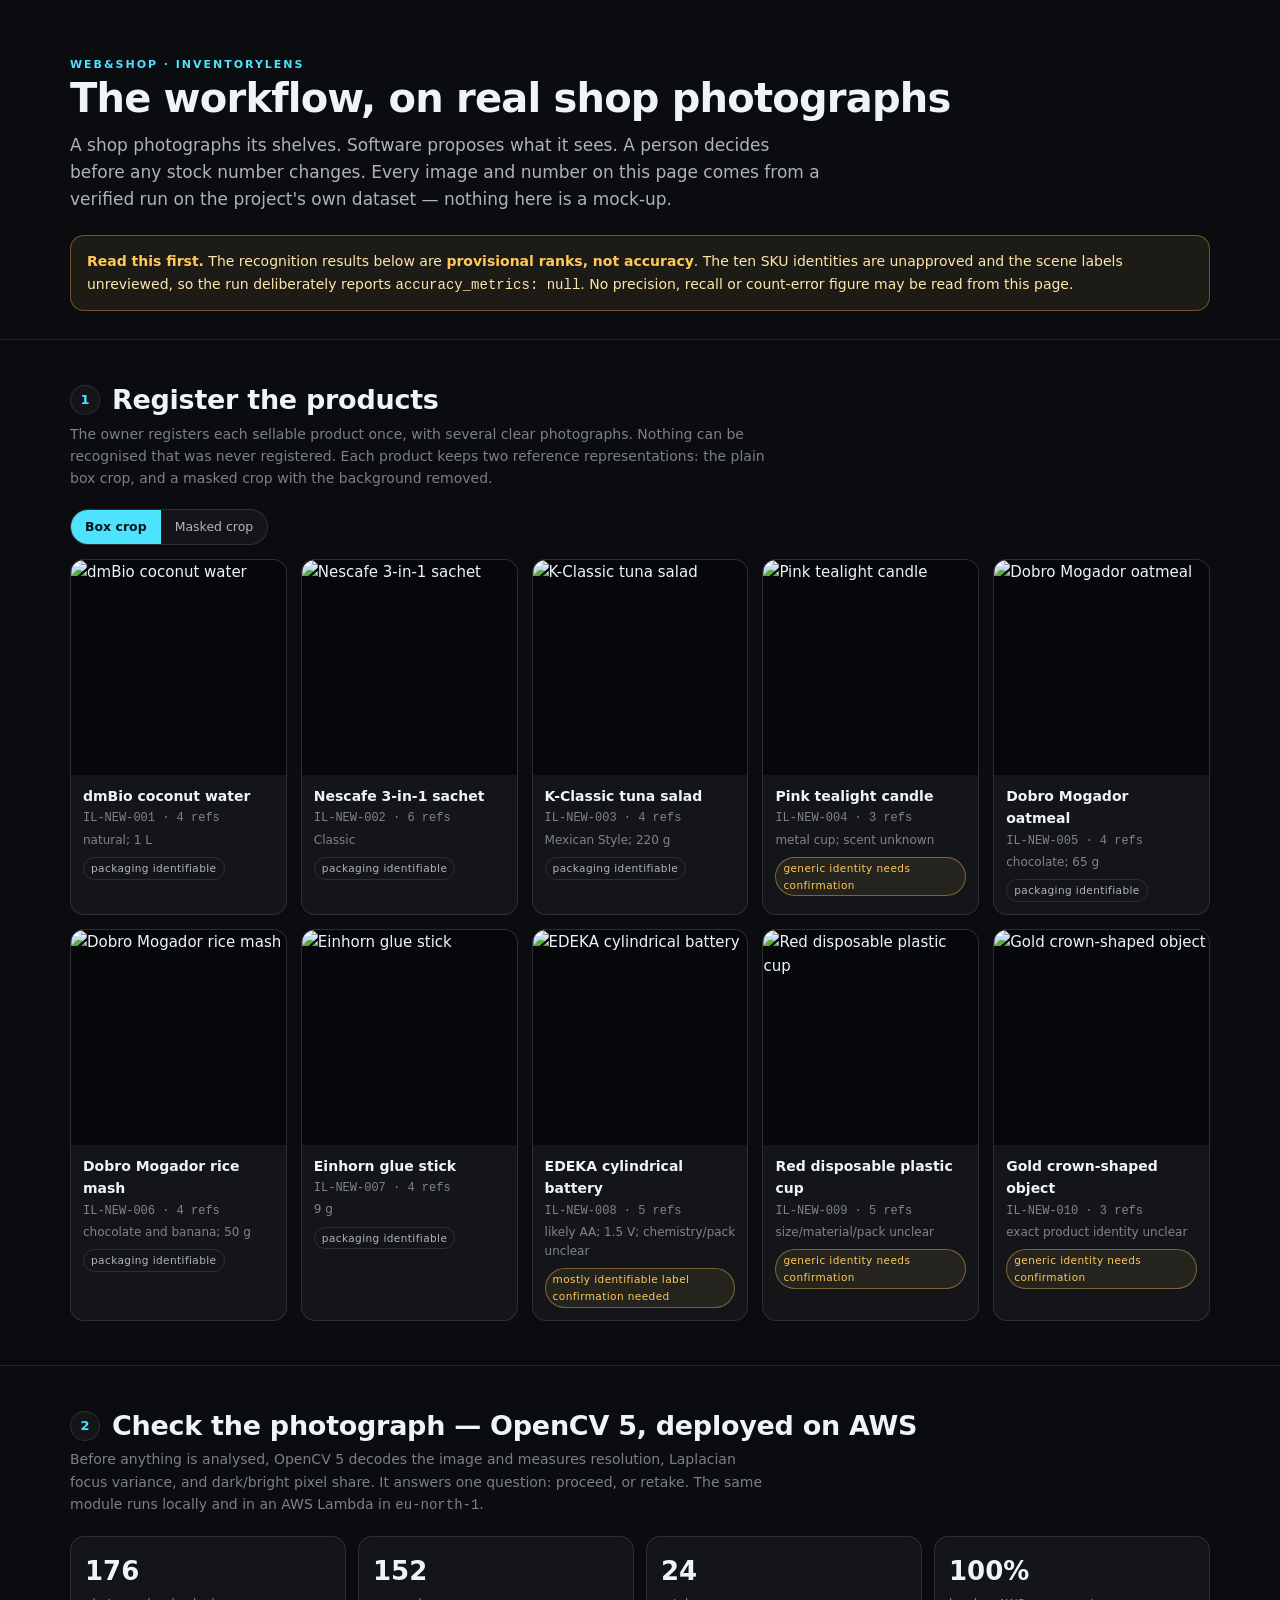
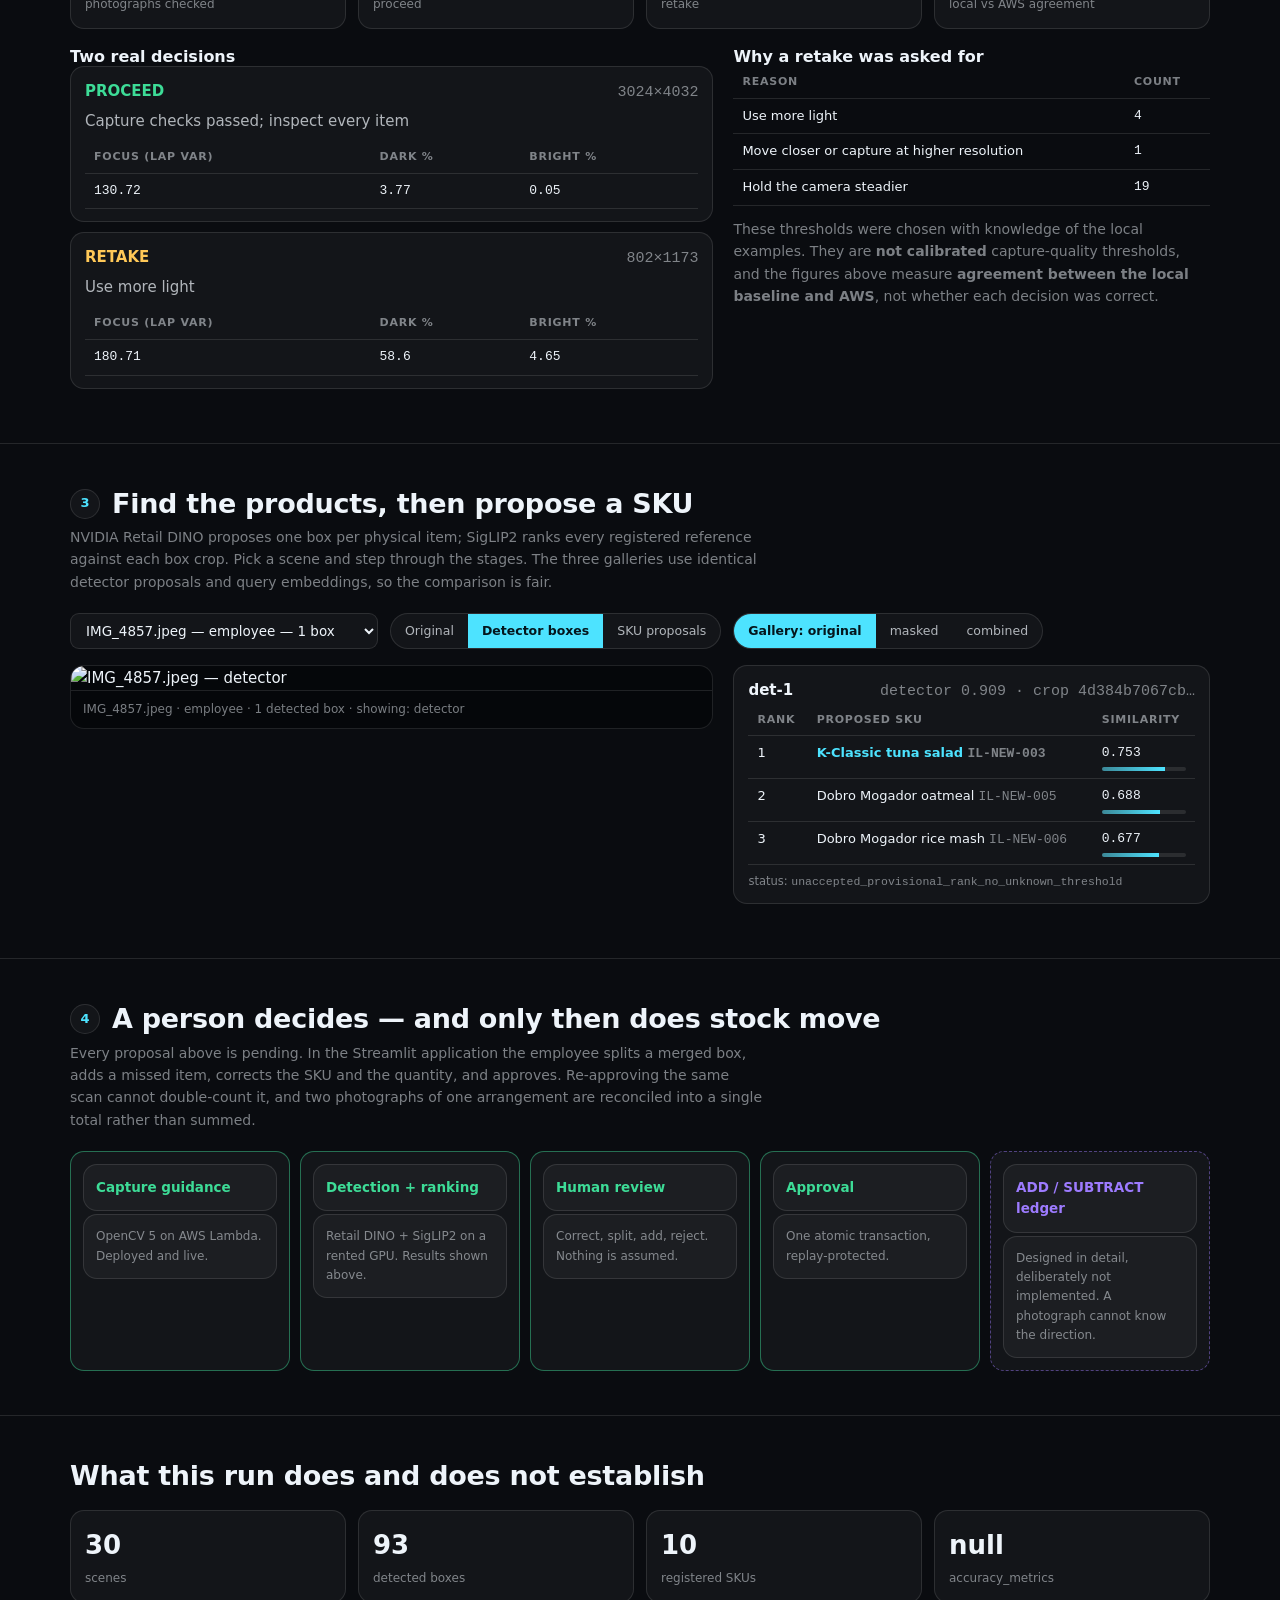
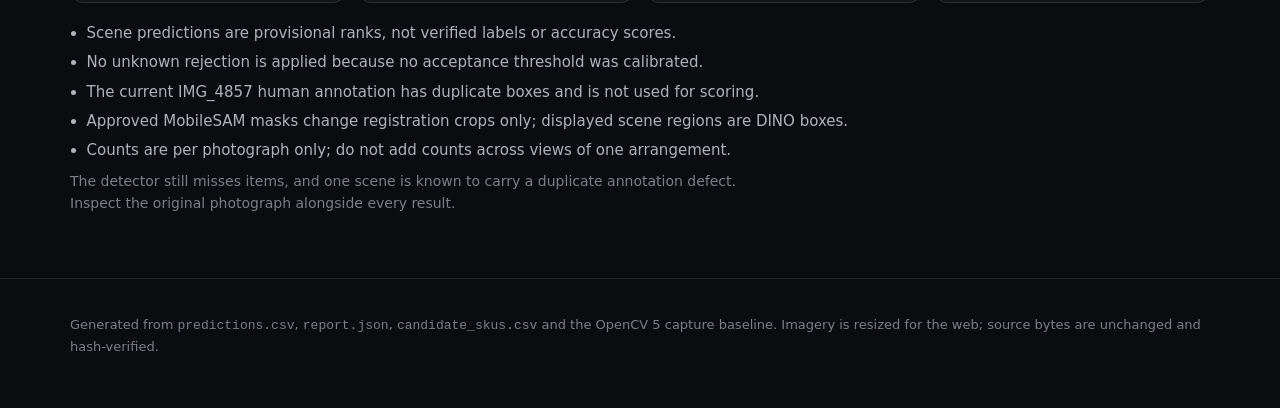
==== docs/demo/index.html @ 6e751926 "Correct the stale "run never happened" claims and add a visual walkthrough The 30-scene DINO/SigLIP2" ====
<!DOCTYPE html>
<html lang="en">
<head>
<meta charset="utf-8">
<meta name="viewport" content="width=device-width, initial-scale=1">
<title>Web&amp;Shop · InventoryLens — the workflow on real shop photographs</title>
<style>
  :root{
    --bg:#0a0c10; --panel:rgba(255,255,255,.04); --line:rgba(255,255,255,.11);
    --fg:#eef4fa; --dim:rgba(238,244,250,.72); --faint:rgba(238,244,250,.5);
    --accent:#4de3ff; --ok:#3ddc97; --warn:#ffc857; --plan:#9d7bff;
    --r:14px;
  }
  *{box-sizing:border-box}
  html{scroll-behavior:smooth}
  body{margin:0;background:var(--bg);color:var(--fg);
    font:15px/1.6 ui-sans-serif,system-ui,"Segoe UI",Roboto,Helvetica,Arial,sans-serif;
    -webkit-font-smoothing:antialiased}
  .wrap{max-width:1180px;margin:0 auto;padding:0 20px}
  h1,h2,h3{line-height:1.2;margin:0}
  h1{font-size:clamp(26px,4vw,40px);letter-spacing:-.02em}
  h2{font-size:clamp(20px,2.6vw,27px);letter-spacing:-.01em}
  h3{font-size:16px}
  p{margin:.6em 0}
  a{color:var(--accent)}
  .mono{font-family:ui-monospace,"Cascadia Mono",Consolas,monospace;font-variant-numeric:tabular-nums}

  header.hero{padding:56px 0 28px;border-bottom:1px solid var(--line)}
  .kicker{font-size:11px;letter-spacing:.18em;text-transform:uppercase;color:var(--accent);font-weight:600}
  .lede{color:var(--dim);max-width:70ch;font-size:17px}

  .banner{margin:22px 0 0;padding:14px 16px;border:1px solid rgba(255,200,87,.35);
    background:rgba(255,200,87,.08);border-radius:var(--r);color:#ffe6ad;font-size:14px}
  .banner b{color:var(--warn)}

  section{padding:44px 0;border-bottom:1px solid var(--line)}
  .step{display:flex;align-items:center;gap:12px;margin-bottom:6px}
  .num{width:30px;height:30px;flex:0 0 30px;border-radius:50%;display:grid;place-items:center;
    border:1px solid var(--line);background:var(--panel);font-size:13px;font-weight:700;color:var(--accent)}
  .sub{color:var(--faint);font-size:14px;margin:.3em 0 1.4em;max-width:78ch}

  .grid{display:grid;gap:14px}
  .skus{grid-template-columns:repeat(auto-fill,minmax(186px,1fr))}
  .card{background:var(--panel);border:1px solid var(--line);border-radius:var(--r);overflow:hidden}
  .card img{width:100%;display:block;aspect-ratio:1;object-fit:cover;background:#05070a}
  .card .body{padding:10px 12px 12px}
  .card .nm{font-weight:650;font-size:14px}
  .card .meta{color:var(--faint);font-size:12px;margin-top:2px}
  .pill{display:inline-block;font-size:10.5px;letter-spacing:.04em;padding:2px 7px;border-radius:999px;
    border:1px solid var(--line);color:var(--dim);margin-top:7px}
  .pill.warn{color:var(--warn);border-color:rgba(255,200,87,.4);background:rgba(255,200,87,.08)}

  .toggle{display:inline-flex;border:1px solid var(--line);border-radius:999px;overflow:hidden;background:var(--panel)}
  .toggle button{appearance:none;background:none;border:0;color:var(--dim);padding:7px 14px;
    font:inherit;font-size:12.5px;cursor:pointer}
  .toggle button.on{background:var(--accent);color:#04161c;font-weight:650}
  .toggle button:focus-visible{outline:2px solid var(--accent);outline-offset:-2px}

  .stats{display:grid;grid-template-columns:repeat(auto-fit,minmax(150px,1fr));gap:12px;margin:18px 0}
  .stat{background:var(--panel);border:1px solid var(--line);border-radius:var(--r);padding:14px}
  .stat .v{font-size:26px;font-weight:700;font-variant-numeric:tabular-nums}
  .stat .l{color:var(--faint);font-size:12px;margin-top:2px}

  .split{display:grid;grid-template-columns:1.35fr 1fr;gap:20px;align-items:start}
  @media(max-width:900px){.split{grid-template-columns:1fr}}
  .shot{background:#05070a;border:1px solid var(--line);border-radius:var(--r);overflow:hidden;position:sticky;top:16px}
  .shot img{width:100%;display:block}
  .shot .cap{padding:9px 12px;color:var(--faint);font-size:12px;border-top:1px solid var(--line)}

  select{background:var(--panel);color:var(--fg);border:1px solid var(--line);border-radius:9px;
    padding:8px 11px;font:inherit;font-size:13.5px;max-width:100%}

  table{width:100%;border-collapse:collapse;font-size:13px}
  th,td{text-align:left;padding:7px 9px;border-bottom:1px solid var(--line);vertical-align:top}
  th{color:var(--faint);font-weight:600;font-size:11px;letter-spacing:.07em;text-transform:uppercase}
  td.n{font-variant-numeric:tabular-nums;white-space:nowrap}
  .boxrow{background:var(--panel);border:1px solid var(--line);border-radius:var(--r);padding:12px 14px;margin-bottom:10px}
  .boxhead{display:flex;flex-wrap:wrap;gap:10px;align-items:baseline;justify-content:space-between}
  .boxhead .id{font-weight:700}
  .top1{color:var(--accent);font-weight:600}
  .bar{height:4px;border-radius:999px;background:rgba(255,255,255,.1);overflow:hidden;margin-top:3px;min-width:70px}
  .bar i{display:block;height:100%;background:linear-gradient(90deg,rgba(77,227,255,.5),var(--accent))}

  .flow{display:grid;grid-template-columns:repeat(auto-fit,minmax(170px,1fr));gap:10px;margin-top:8px}
  .flow div{background:var(--panel);border:1px solid var(--line);border-radius:var(--r);padding:12px}
  .flow .t{font-weight:650;font-size:13.5px}
  .flow .d{color:var(--faint);font-size:12px;margin-top:3px}
  .flow .live{border-color:rgba(61,220,151,.45)}
  .flow .live .t{color:var(--ok)}
  .flow .plan{border-color:rgba(157,123,255,.45);border-style:dashed}
  .flow .plan .t{color:var(--plan)}

  ul.lim{margin:.5em 0;padding-left:1.1em;color:var(--dim)}
  ul.lim li{margin:.35em 0}
  footer{padding:36px 0 60px;color:var(--faint);font-size:13px}
</style>
</head>
<body>

<header class="hero"><div class="wrap">
  <div class="kicker">Web&amp;Shop · InventoryLens</div>
  <h1>The workflow, on real shop photographs</h1>
  <p class="lede">A shop photographs its shelves. Software proposes what it sees. A person decides
  before any stock number changes. Every image and number on this page comes from a verified run on
  the project's own dataset — nothing here is a mock-up.</p>
  <div class="banner">
    <b>Read this first.</b> The recognition results below are <b>provisional ranks, not accuracy</b>.
    The ten SKU identities are unapproved and the scene labels unreviewed, so the run deliberately
    reports <span class="mono">accuracy_metrics: null</span>. No precision, recall or count-error
    figure may be read from this page.
  </div>
</div></header>

<section><div class="wrap">
  <div class="step"><div class="num">1</div><h2>Register the products</h2></div>
  <p class="sub">The owner registers each sellable product once, with several clear photographs.
  Nothing can be recognised that was never registered. Each product keeps two reference
  representations: the plain box crop, and a masked crop with the background removed.</p>
  <div style="margin-bottom:14px"><span class="toggle" id="skuToggle">
    <button data-k="box" class="on">Box crop</button><button data-k="masked">Masked crop</button>
  </span></div>
  <div class="grid skus" id="skuGrid"></div>
</div></section>

<section><div class="wrap">
  <div class="step"><div class="num">2</div><h2>Check the photograph — OpenCV 5, deployed on AWS</h2></div>
  <p class="sub">Before anything is analysed, OpenCV 5 decodes the image and measures resolution,
  Laplacian focus variance, and dark/bright pixel share. It answers one question: proceed, or retake.
  The same module runs locally and in an AWS Lambda in <span class="mono">eu-north-1</span>.</p>
  <div class="stats" id="capStats"></div>
  <div class="split">
    <div id="capExamples"></div>
    <div>
      <h3>Why a retake was asked for</h3>
      <table id="capReasons"></table>
      <p class="sub" style="margin-top:12px">These thresholds were chosen with knowledge of the local
      examples. They are <b>not calibrated</b> capture-quality thresholds, and the figures above measure
      <b>agreement between the local baseline and AWS</b>, not whether each decision was correct.</p>
    </div>
  </div>
</div></section>

<section><div class="wrap">
  <div class="step"><div class="num">3</div><h2>Find the products, then propose a SKU</h2></div>
  <p class="sub">NVIDIA Retail DINO proposes one box per physical item; SigLIP2 ranks every registered
  reference against each box crop. Pick a scene and step through the stages. The three galleries use
  identical detector proposals and query embeddings, so the comparison is fair.</p>

  <div style="display:flex;gap:12px;flex-wrap:wrap;align-items:center;margin-bottom:16px">
    <select id="sceneSel" aria-label="Choose a scene"></select>
    <span class="toggle" id="stageToggle">
      <button data-k="original">Original</button>
      <button data-k="detector" class="on">Detector boxes</button>
      <button data-k="recognition">SKU proposals</button>
    </span>
    <span class="toggle" id="galToggle">
      <button data-k="original" class="on">Gallery: original</button>
      <button data-k="masked">masked</button>
      <button data-k="combined">combined</button>
    </span>
  </div>

  <div class="split">
    <div class="shot"><img id="sceneImg" alt="Scene"><div class="cap" id="sceneCap"></div></div>
    <div id="boxList"></div>
  </div>
</div></section>

<section><div class="wrap">
  <div class="step"><div class="num">4</div><h2>A person decides — and only then does stock move</h2></div>
  <p class="sub">Every proposal above is pending. In the Streamlit application the employee splits a
  merged box, adds a missed item, corrects the SKU and the quantity, and approves. Re-approving the
  same scan cannot double-count it, and two photographs of one arrangement are reconciled into a
  single total rather than summed.</p>
  <div class="flow">
    <div class="live"><div class="t">Capture guidance</div><div class="d">OpenCV 5 on AWS Lambda. Deployed and live.</div></div>
    <div class="live"><div class="t">Detection + ranking</div><div class="d">Retail DINO + SigLIP2 on a rented GPU. Results shown above.</div></div>
    <div class="live"><div class="t">Human review</div><div class="d">Correct, split, add, reject. Nothing is assumed.</div></div>
    <div class="live"><div class="t">Approval</div><div class="d">One atomic transaction, replay-protected.</div></div>
    <div class="plan"><div class="t">ADD / SUBTRACT ledger</div><div class="d">Designed in detail, deliberately not implemented. A photograph cannot know the direction.</div></div>
  </div>
</div></section>

<section><div class="wrap">
  <h2>What this run does and does not establish</h2>
  <div class="stats" id="runStats"></div>
  <ul class="lim" id="limits"></ul>
  <p class="sub">The detector still misses items, and one scene is known to carry a duplicate
  annotation defect. Inspect the original photograph alongside every result.</p>
</div></section>

<footer><div class="wrap">
  Generated from <span class="mono">predictions.csv</span>, <span class="mono">report.json</span>,
  <span class="mono">candidate_skus.csv</span> and the OpenCV 5 capture baseline.
  Imagery is resized for the web; source bytes are unchanged and hash-verified.
</div></footer>

<script src="data.js"></script>
<script>
(function(){
  'use strict';
  var D = window.DEMO;
  if(!D){document.body.innerHTML='<p style="padding:40px;font-family:sans-serif">data.js is missing — run build_demo.py.</p>';return;}
  var $ = function(id){return document.getElementById(id);};
  var esc = function(s){return String(s==null?'':s).replace(/[&<>"]/g,function(c){
    return {'&':'&amp;','<':'&lt;','>':'&gt;','"':'&quot;'}[c];});};
  function stat(v,l){return '<div class="stat"><div class="v">'+esc(v)+'</div><div class="l">'+esc(l)+'</div></div>';}

  /* 1. SKU registry */
  var skuKind='box';
  function drawSkus(){
    $('skuGrid').innerHTML = D.skus.map(function(s){
      var src = s.img ? (s.img[skuKind]||s.img.box) : null;
      var needs = /needs_confirmation|confirmation_needed/.test(s.identity_status||'');
      return '<div class="card">'+
        (src?'<img loading="lazy" src="'+esc(src)+'" alt="'+esc(s.name)+'">':'<div style="aspect-ratio:1;background:#05070a"></div>')+
        '<div class="body"><div class="nm">'+esc(s.name||s.id)+'</div>'+
        '<div class="meta mono">'+esc(s.id)+' · '+esc(s.refs)+' refs</div>'+
        '<div class="meta">'+esc(s.variant||'')+'</div>'+
        '<span class="pill '+(needs?'warn':'')+'">'+esc((s.identity_status||'').replace(/_/g,' '))+'</span>'+
        '</div></div>';
    }).join('');
  }
  $('skuToggle').addEventListener('click',function(e){
    var b=e.target.closest('button'); if(!b)return;
    skuKind=b.dataset.k;
    [].forEach.call(this.children,function(x){x.classList.toggle('on',x===b);});
    drawSkus();
  });

  /* 2. capture gate */
  var c=D.capture;
  $('capStats').innerHTML = stat(c.total,'photographs checked')+stat(c.proceed,'proceed')+
    stat(c.retake,'retake')+stat('100%','local vs AWS agreement');
  function exCard(e,tone){
    if(!e)return '';
    return '<div class="boxrow"><div class="boxhead"><span class="id" style="color:'+tone+'">'+
      esc(String(e.action).toUpperCase())+'</span><span class="mono" style="color:var(--faint)">'+
      esc(e.width)+'&times;'+esc(e.height)+'</span></div>'+
      '<div style="color:var(--dim);margin:4px 0 8px">'+esc(e.reason)+'</div>'+
      '<table><tr><th>focus (lap var)</th><th>dark %</th><th>bright %</th></tr>'+
      '<tr><td class="n mono">'+esc(e.lap_var_1024)+'</td><td class="n mono">'+esc(e.dark_pct)+
      '</td><td class="n mono">'+esc(e.bright_pct)+'</td></tr></table></div>';
  }
  $('capExamples').innerHTML = '<h3>Two real decisions</h3>'+
    exCard(c.example_proceed,'var(--ok)')+exCard(c.example_retake,'var(--warn)');
  $('capReasons').innerHTML = '<tr><th>reason</th><th>count</th></tr>'+
    Object.keys(c.reasons).map(function(k){
      return '<tr><td>'+esc(k)+'</td><td class="n mono">'+esc(c.reasons[k])+'</td></tr>';}).join('');

  /* 3. scenes */
  var stage='detector', gal='original', idx=0;
  $('sceneSel').innerHTML = D.scenes.map(function(s,i){
    return '<option value="'+i+'">'+esc(s.photo)+' — '+esc(s.type)+' — '+s.boxes.length+
      ' box'+(s.boxes.length===1?'':'es')+'</option>';
  }).join('');

  function drawScene(){
    var s=D.scenes[idx];
    var img=s.img[stage]||s.img.original||s.img.detector;
    var el=$('sceneImg');
    el.src=img||''; el.alt=s.photo+' — '+stage;
    $('sceneCap').textContent = s.photo+' · '+s.type+' · '+s.boxes.length+
      ' detected box'+(s.boxes.length===1?'':'es')+' · showing: '+stage;
    $('boxList').innerHTML = s.boxes.map(function(b){
      var list=b[gal]||[];
      return '<div class="boxrow"><div class="boxhead">'+
        '<span class="id">'+esc(b.id)+'</span>'+
        '<span class="mono" style="color:var(--faint)">detector '+esc(b.conf)+' · crop '+esc(b.crop_sha)+'…</span></div>'+
        '<table><tr><th>rank</th><th>proposed SKU</th><th>similarity</th></tr>'+
        list.map(function(t,i){
          var pct=Math.max(0,Math.min(100,t.sim*100));
          return '<tr><td class="n">'+(i+1)+'</td><td'+(i===0?' class="top1"':'')+'>'+esc(t.name||t.sku)+
            ' <span class="mono" style="color:var(--faint)">'+esc(t.sku)+'</span></td>'+
            '<td class="n mono">'+t.sim.toFixed(3)+
            '<div class="bar"><i style="width:'+pct.toFixed(1)+'%"></i></div></td></tr>';
        }).join('')+'</table>'+
        '<div style="color:var(--faint);font-size:11.5px;margin-top:7px">status: <span class="mono">'+
        esc(b.status)+'</span></div></div>';
    }).join('');
  }
  $('sceneSel').addEventListener('change',function(){idx=+this.value;drawScene();});
  $('stageToggle').addEventListener('click',function(e){
    var b=e.target.closest('button'); if(!b)return; stage=b.dataset.k;
    [].forEach.call(this.children,function(x){x.classList.toggle('on',x===b);}); drawScene();
  });
  $('galToggle').addEventListener('click',function(e){
    var b=e.target.closest('button'); if(!b)return; gal=b.dataset.k;
    [].forEach.call(this.children,function(x){x.classList.toggle('on',x===b);}); drawScene();
  });

  /* 4. run stats + limits */
  var m=D.meta;
  $('runStats').innerHTML = stat(m.scene_images,'scenes')+stat(m.detected_boxes,'detected boxes')+
    stat(D.skus.length,'registered SKUs')+
    stat(m.accuracy_metrics===null?'null':String(m.accuracy_metrics),'accuracy_metrics');
  $('limits').innerHTML = (m.limitations||[]).map(function(t){return '<li>'+esc(t)+'</li>';}).join('');

  drawSkus(); drawScene();
})();
</script>
</body>
</html>
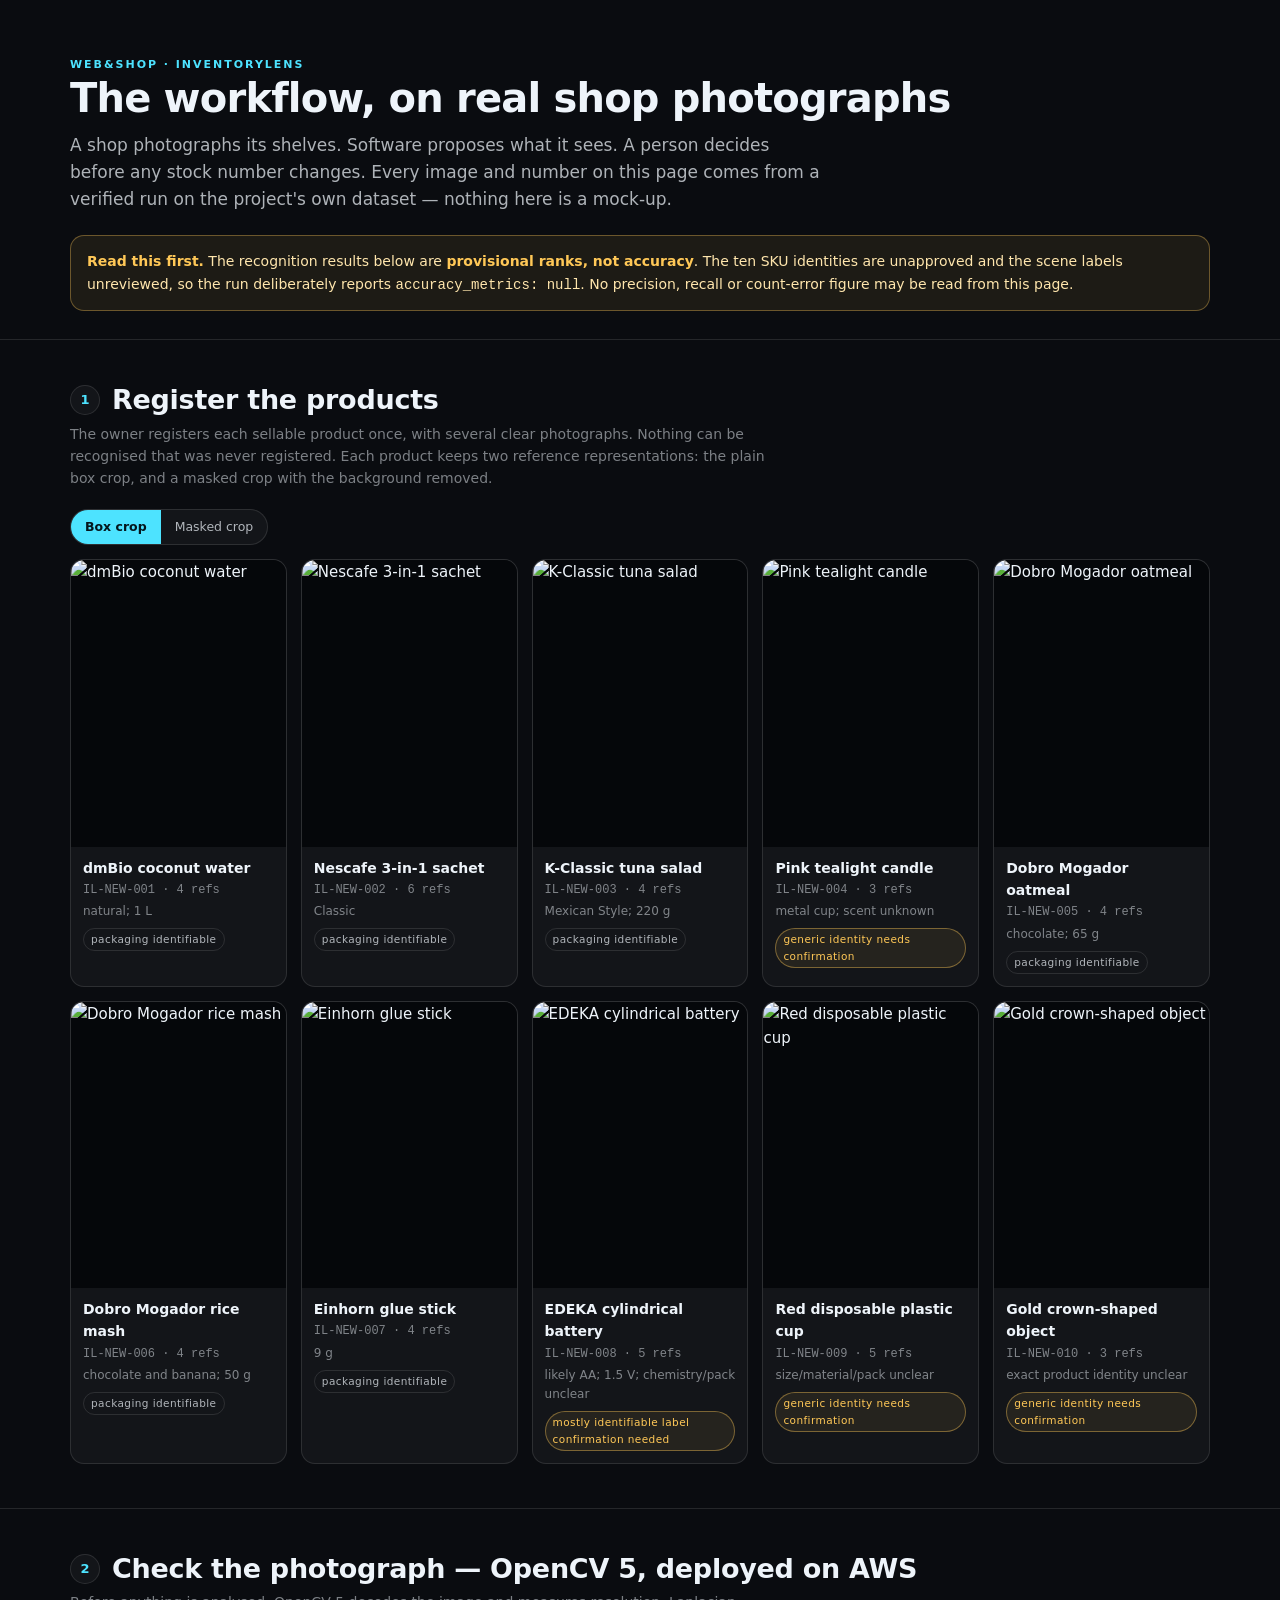
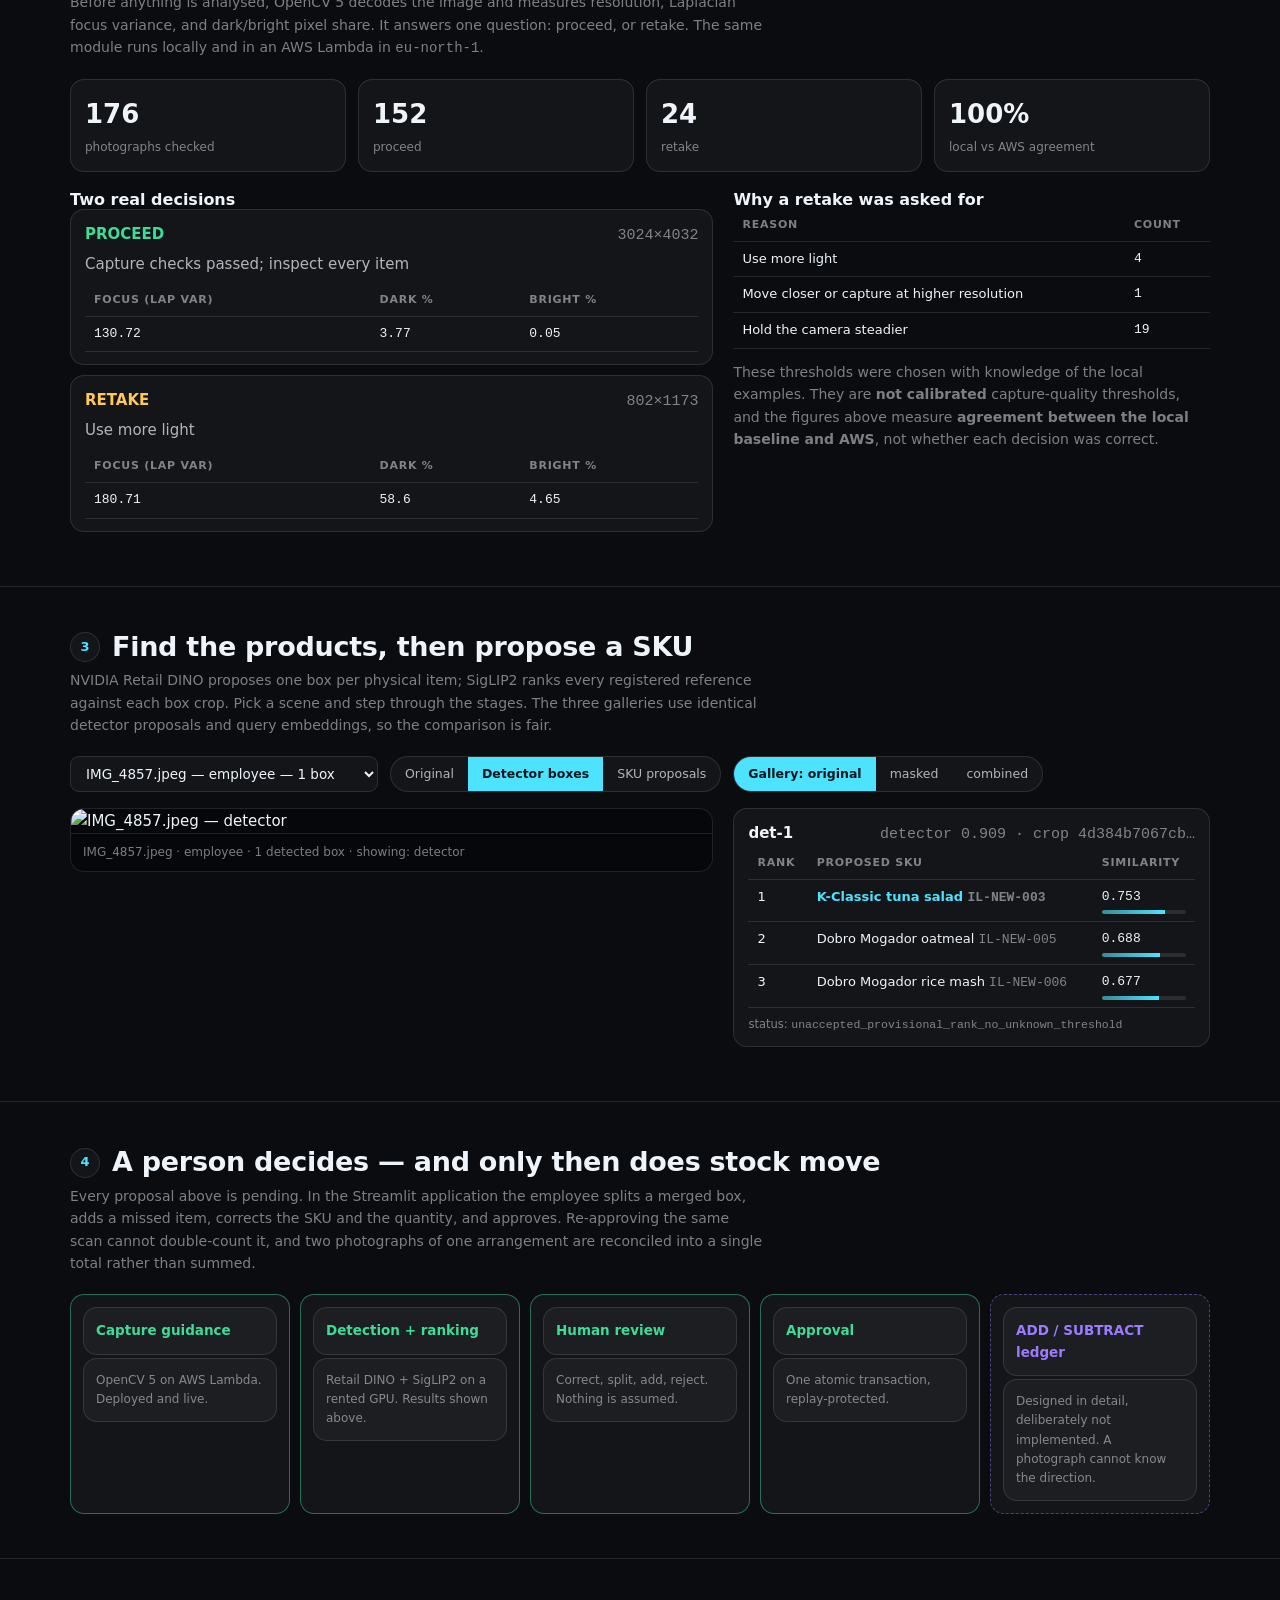
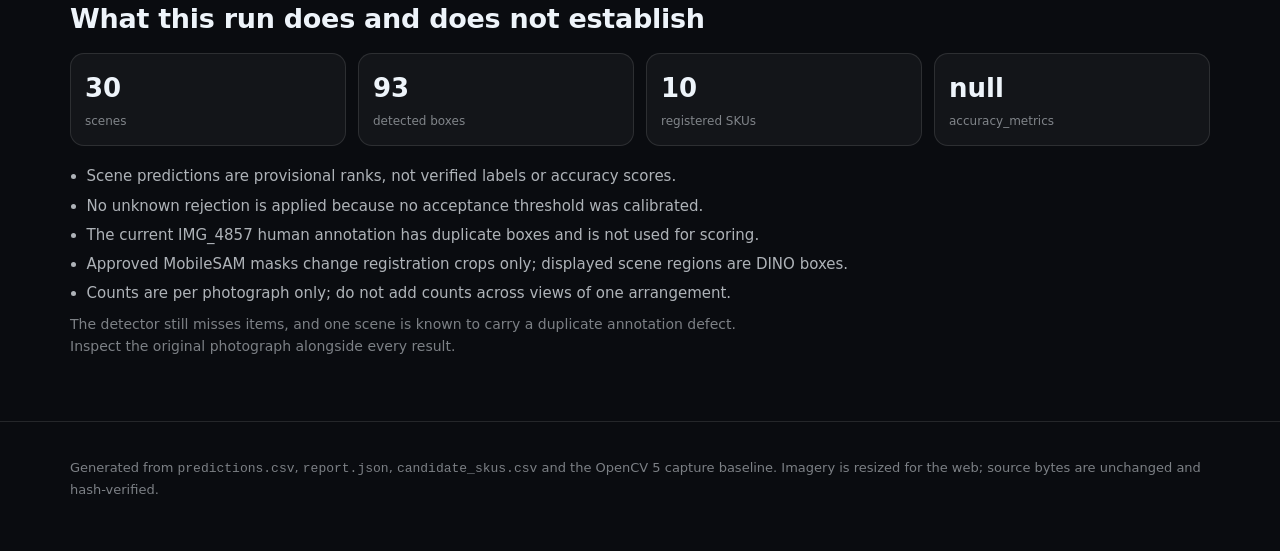
==== commit 25fc044e: "Show the masked reference crops in the walkthrough The box/masked toggle appeared to do nothing. Ref" ====
--- a/docs/demo/index.html
+++ b/docs/demo/index.html
@@ -42,7 +42,11 @@
   .grid{display:grid;gap:14px}
   .skus{grid-template-columns:repeat(auto-fill,minmax(186px,1fr))}
   .card{background:var(--panel);border:1px solid var(--line);border-radius:var(--r);overflow:hidden}
-  .card img{width:100%;display:block;aspect-ratio:1;object-fit:cover;background:#05070a}
+  /* Reference crops are tall (e.g. 1286x2988). `cover` on a square would crop
+     away the top and bottom - exactly where the masked background is visible -
+     making the box/masked toggle look like it does nothing. `contain` keeps the
+     whole crop, so the gray mask is obvious.                                   */
+  .card img{width:100%;display:block;aspect-ratio:3/4;object-fit:contain;background:#05070a}
   .card .body{padding:10px 12px 12px}
   .card .nm{font-weight:650;font-size:14px}
   .card .meta{color:var(--faint);font-size:12px;margin-top:2px}
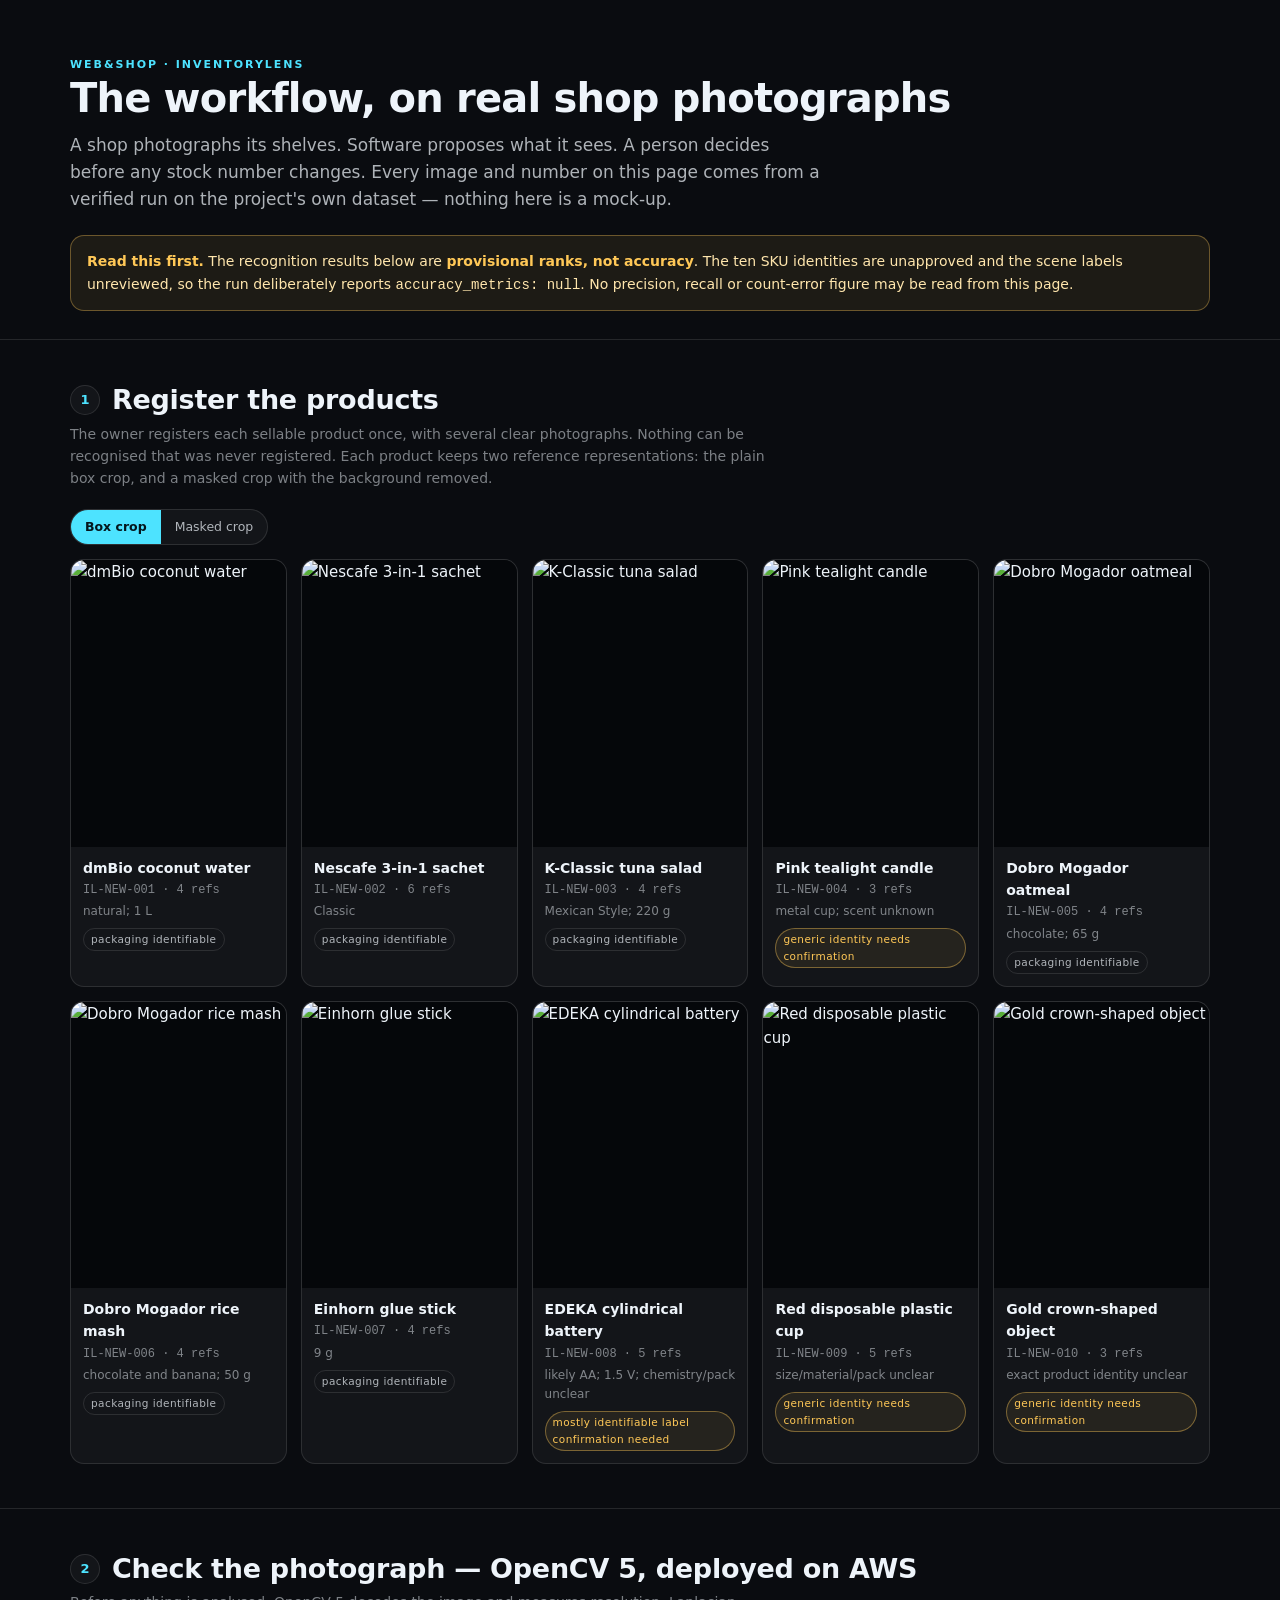
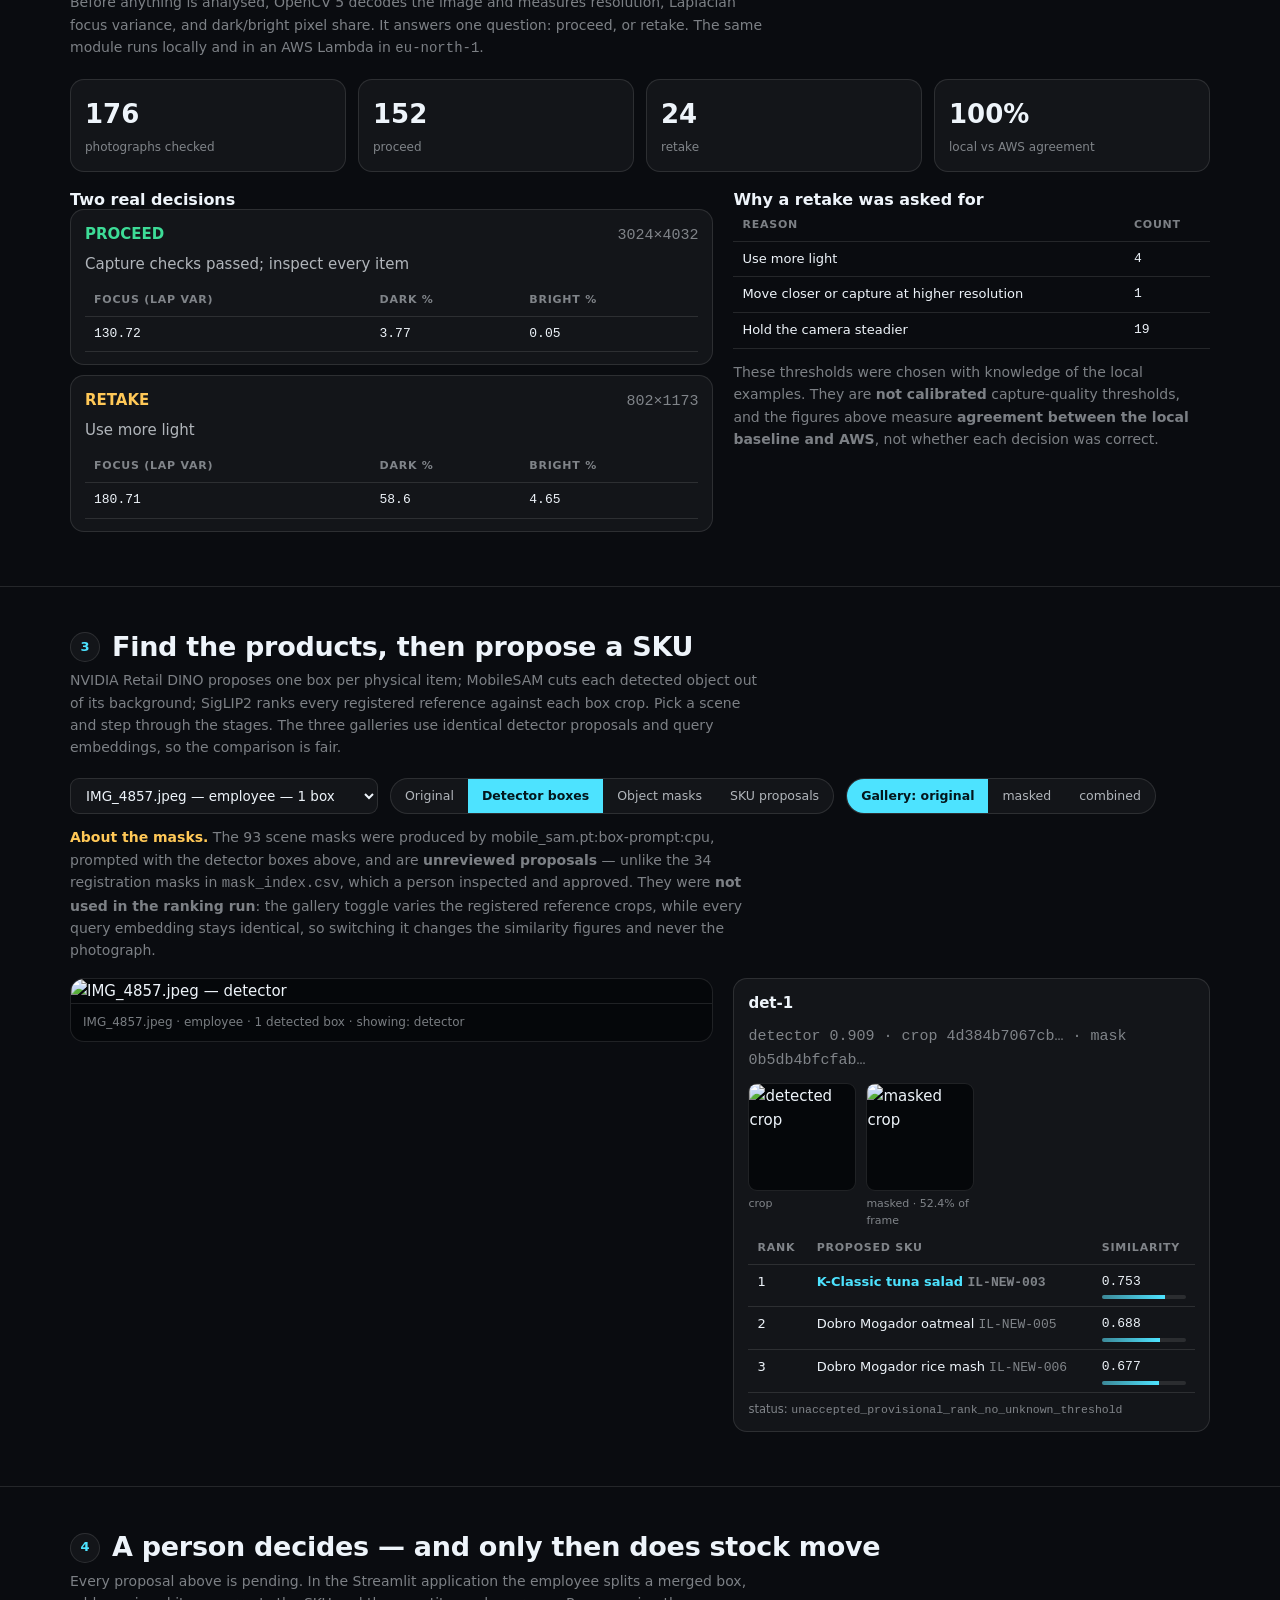
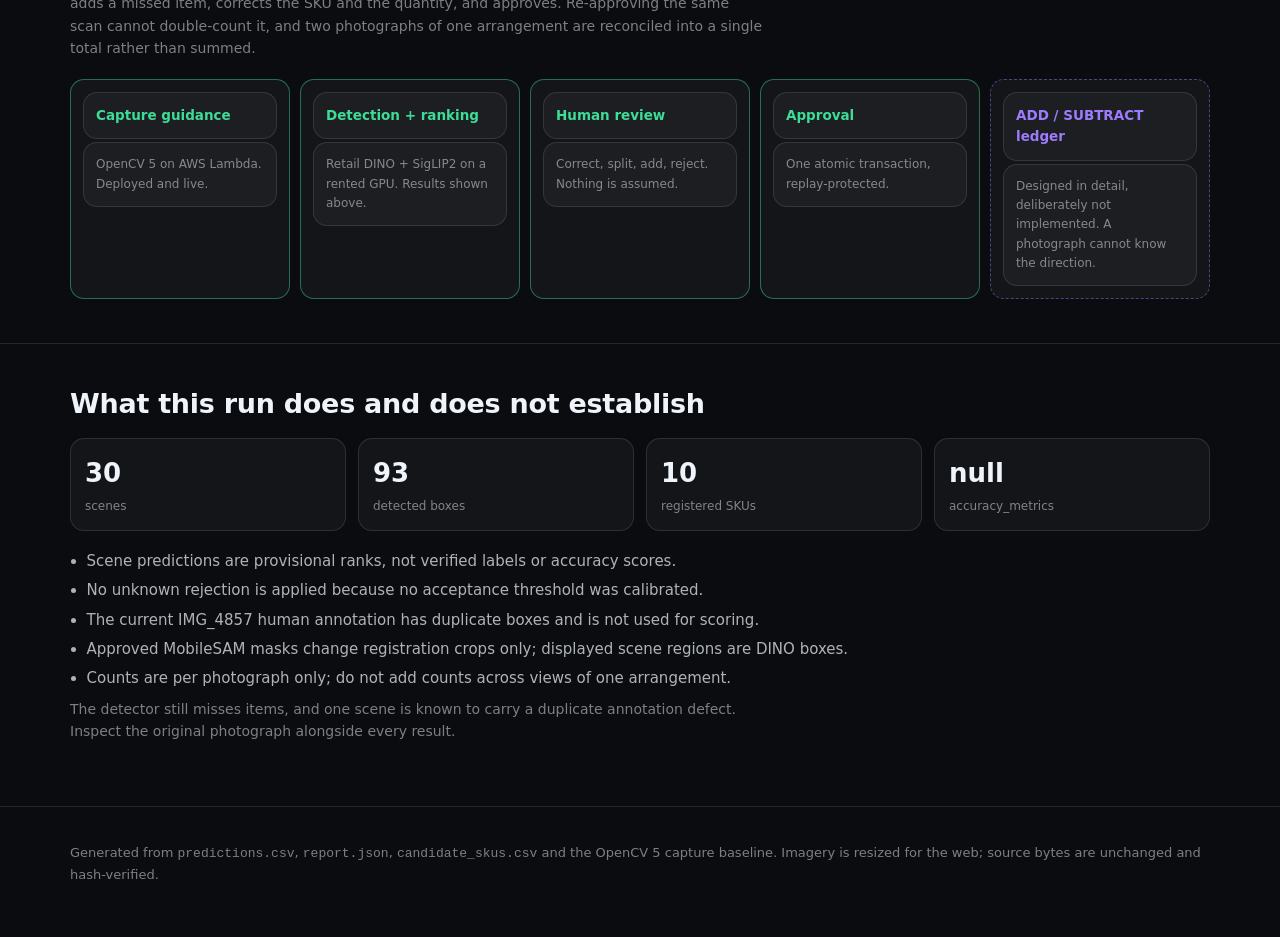
==== commit 8df9d327: "Show the scene masks in the walkthrough Add an "Object masks" stage beside Original, Detector boxes " ====
--- a/docs/demo/index.html
+++ b/docs/demo/index.html
@@ -79,6 +79,11 @@
   th{color:var(--faint);font-weight:600;font-size:11px;letter-spacing:.07em;text-transform:uppercase}
   td.n{font-variant-numeric:tabular-nums;white-space:nowrap}
   .boxrow{background:var(--panel);border:1px solid var(--line);border-radius:var(--r);padding:12px 14px;margin-bottom:10px}
+  .objcrops{display:flex;gap:10px;margin:10px 0 2px}
+  .objcrops figure{margin:0;flex:0 0 108px}
+  .objcrops img{width:108px;height:108px;object-fit:contain;background:#05070a;
+    border:1px solid var(--line);border-radius:9px;display:block}
+  .objcrops figcaption{color:var(--faint);font-size:11px;margin-top:4px}
   .boxhead{display:flex;flex-wrap:wrap;gap:10px;align-items:baseline;justify-content:space-between}
   .boxhead .id{font-weight:700}
   .top1{color:var(--accent);font-weight:600}
@@ -146,15 +151,17 @@
 
 <section><div class="wrap">
   <div class="step"><div class="num">3</div><h2>Find the products, then propose a SKU</h2></div>
-  <p class="sub">NVIDIA Retail DINO proposes one box per physical item; SigLIP2 ranks every registered
-  reference against each box crop. Pick a scene and step through the stages. The three galleries use
-  identical detector proposals and query embeddings, so the comparison is fair.</p>
+  <p class="sub">NVIDIA Retail DINO proposes one box per physical item; MobileSAM cuts each detected
+  object out of its background; SigLIP2 ranks every registered reference against each box crop. Pick a
+  scene and step through the stages. The three galleries use identical detector proposals and query
+  embeddings, so the comparison is fair.</p>
 
   <div style="display:flex;gap:12px;flex-wrap:wrap;align-items:center;margin-bottom:16px">
     <select id="sceneSel" aria-label="Choose a scene"></select>
     <span class="toggle" id="stageToggle">
       <button data-k="original">Original</button>
       <button data-k="detector" class="on">Detector boxes</button>
+      <button data-k="masks">Object masks</button>
       <button data-k="recognition">SKU proposals</button>
     </span>
     <span class="toggle" id="galToggle">
@@ -163,6 +170,8 @@
       <button data-k="combined">combined</button>
     </span>
   </div>
+
+  <p class="sub" id="maskNote" style="margin:-4px 0 16px"></p>
 
   <div class="split">
     <div class="shot"><img id="sceneImg" alt="Scene"><div class="cap" id="sceneCap"></div></div>
@@ -268,9 +277,17 @@
       ' detected box'+(s.boxes.length===1?'':'es')+' · showing: '+stage;
     $('boxList').innerHTML = s.boxes.map(function(b){
       var list=b[gal]||[];
+      var crop = b.crop ? '<div class="objcrops">'+
+        (b.crop.box?'<figure><img loading="lazy" src="'+esc(b.crop.box)+'" alt="detected crop">'+
+          '<figcaption>crop</figcaption></figure>':'')+
+        (b.crop.masked?'<figure><img loading="lazy" src="'+esc(b.crop.masked)+'" alt="masked crop">'+
+          '<figcaption>masked · '+esc(Math.round(b.mask_area*1000)/10)+'% of frame</figcaption></figure>':'')+
+        '</div>' : '';
       return '<div class="boxrow"><div class="boxhead">'+
         '<span class="id">'+esc(b.id)+'</span>'+
-        '<span class="mono" style="color:var(--faint)">detector '+esc(b.conf)+' · crop '+esc(b.crop_sha)+'…</span></div>'+
+        '<span class="mono" style="color:var(--faint)">detector '+esc(b.conf)+' · crop '+esc(b.crop_sha)+'…'+
+        (b.mask_sha?' · mask '+esc(b.mask_sha)+'…':'')+'</span></div>'+
+        crop+
         '<table><tr><th>rank</th><th>proposed SKU</th><th>similarity</th></tr>'+
         list.map(function(t,i){
           var pct=Math.max(0,Math.min(100,t.sim*100));
@@ -283,6 +300,16 @@
         esc(b.status)+'</span></div></div>';
     }).join('');
   }
+  var sm=D.scene_masks||{};
+  if(sm.count){
+    $('maskNote').innerHTML = '<b style="color:var(--warn)">About the masks.</b> The '+esc(sm.count)+
+      ' scene masks were produced by '+esc(sm.backend)+', prompted with the detector boxes above, and are '+
+      '<b>'+esc(String(sm.review_status).replace(/_/g,' ')+'s')+'</b> — unlike the 34 registration masks in '+
+      '<span class="mono">mask_index.csv</span>, which a person inspected and approved. They were '+
+      '<b>not used in the ranking run</b>: the gallery toggle varies the registered reference crops, '+
+      'while every query embedding stays identical, so switching it changes the similarity figures and '+
+      'never the photograph.';
+  }
   $('sceneSel').addEventListener('change',function(){idx=+this.value;drawScene();});
   $('stageToggle').addEventListener('click',function(e){
     var b=e.target.closest('button'); if(!b)return; stage=b.dataset.k;
